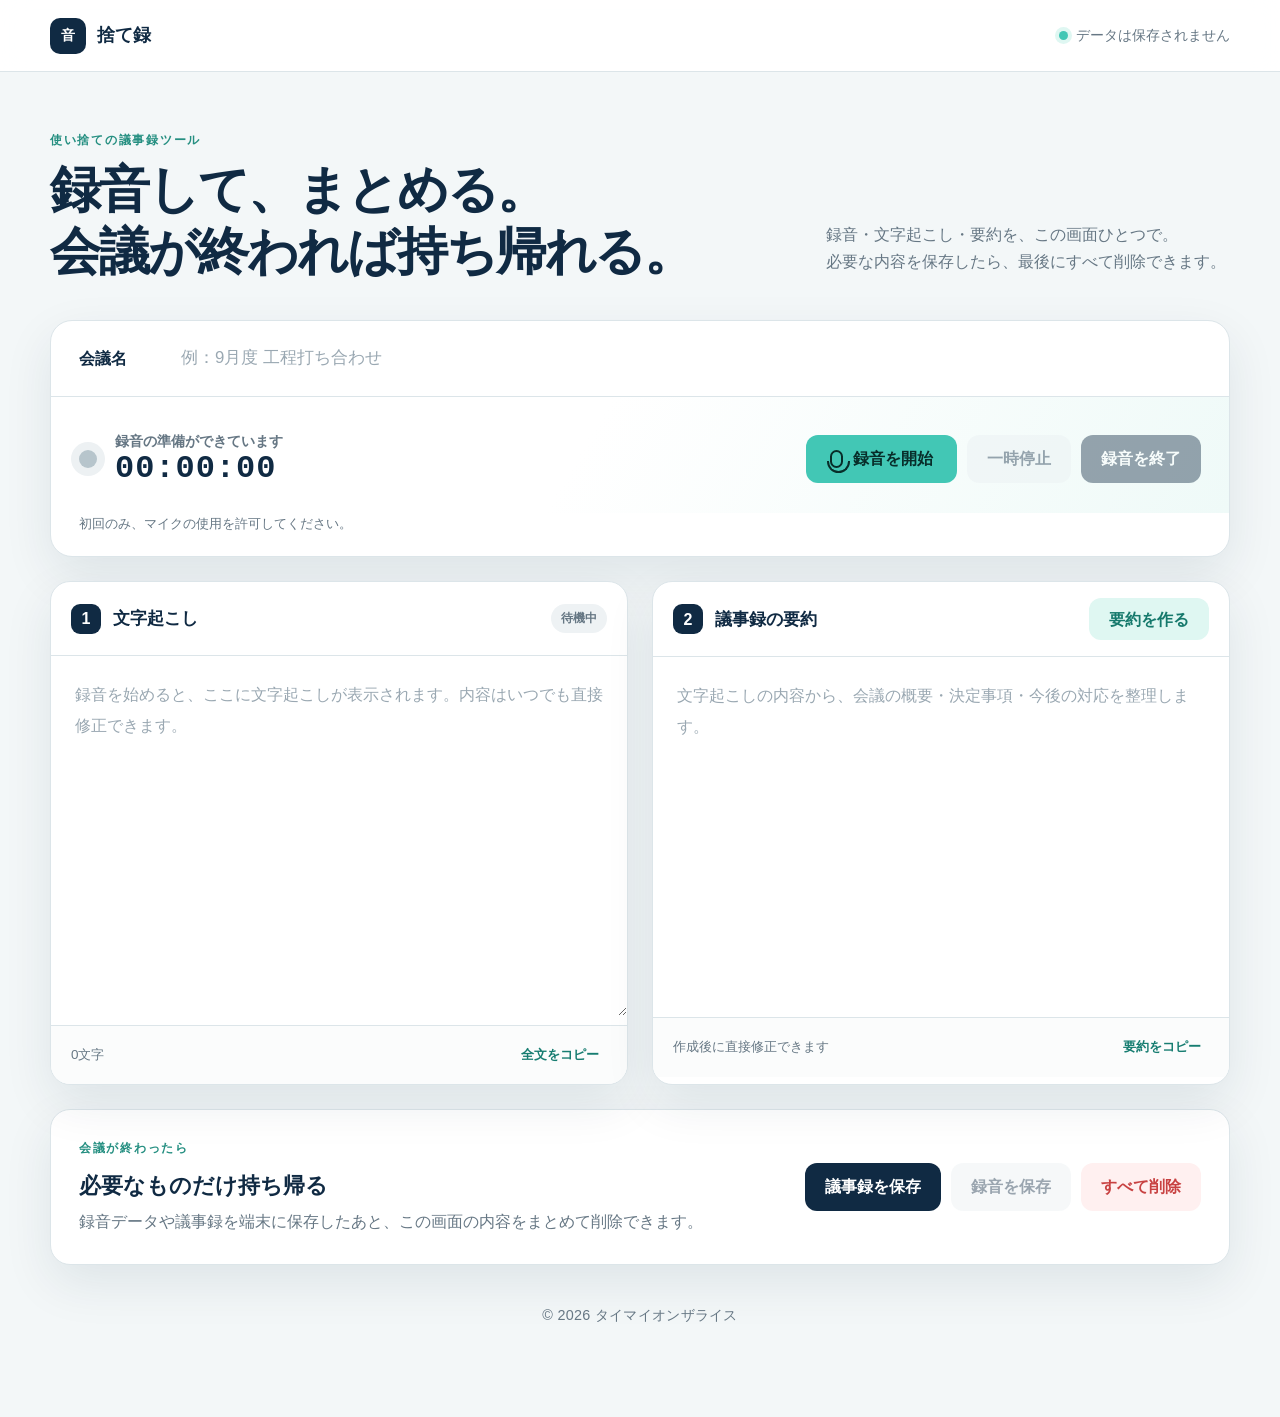
==== index.html @ a456531f "捨て録の初版を追加" ====
<!doctype html>
<html lang="ja">
<head>
  <meta charset="utf-8">
  <meta name="viewport" content="width=device-width, initial-scale=1, viewport-fit=cover">
  <meta name="theme-color" content="#102a43">
  <meta name="description" content="録音、文字起こし、要約をその場だけで完結できる使い捨て議事録ツール「捨て録」です。">
  <title>捨て録｜使い捨て議事録ツール</title>
  <link rel="icon" type="image/svg+xml" href="data:image/svg+xml,%3Csvg xmlns='http://www.w3.org/2000/svg' viewBox='0 0 64 64'%3E%3Crect width='64' height='64' rx='16' fill='%23102a43'/%3E%3Crect x='24' y='11' width='16' height='28' rx='8' fill='%23fff'/%3E%3Cpath d='M17 31a15 15 0 0 0 30 0M32 46v8M24 54h16' fill='none' stroke='%235ad6c7' stroke-width='5' stroke-linecap='round'/%3E%3C/svg%3E">
  <link rel="stylesheet" href="styles.css">
</head>
<body>
  <header class="topbar">
    <a class="brand" href="#" aria-label="捨て録 ホーム">
      <span class="brand-mark" aria-hidden="true">音</span>
      <span>捨て録</span>
    </a>
    <div class="privacy"><span class="privacy-dot"></span>データは保存されません</div>
  </header>

  <main>
    <section class="intro" aria-labelledby="page-title">
      <div>
        <p class="eyebrow">使い捨ての議事録ツール</p>
        <h1 id="page-title">録音して、まとめる。<br>会議が終われば持ち帰れる。</h1>
      </div>
      <p class="intro-note">録音・文字起こし・要約を、この画面ひとつで。<br>必要な内容を保存したら、最後にすべて削除できます。</p>
    </section>

    <section class="recorder-card" aria-labelledby="record-title">
      <div class="meeting-row">
        <label for="meetingTitle">会議名</label>
        <input id="meetingTitle" type="text" placeholder="例：9月度 工程打ち合わせ" autocomplete="off">
      </div>

      <div class="record-panel">
        <div class="record-status">
          <span id="pulse" class="status-orb" aria-hidden="true"></span>
          <div>
            <p id="record-title" class="status-label">録音の準備ができています</p>
            <p id="timer" class="timer" aria-live="polite">00:00:00</p>
          </div>
        </div>
        <div class="record-actions">
          <button id="recordBtn" class="btn btn-record" type="button">
            <span class="mic-icon" aria-hidden="true"></span><span id="recordBtnText">録音を開始</span>
          </button>
          <button id="pauseBtn" class="btn btn-secondary" type="button" disabled>一時停止</button>
          <button id="stopBtn" class="btn btn-dark" type="button" disabled>録音を終了</button>
        </div>
      </div>
      <p id="supportNote" class="support-note">初回のみ、マイクの使用を許可してください。</p>
    </section>

    <section class="workspace" aria-label="議事録作成エリア">
      <article class="editor-card">
        <div class="card-heading">
          <div><span class="step">1</span><h2>文字起こし</h2></div>
          <span id="speechState" class="state-pill">待機中</span>
        </div>
        <textarea id="transcript" placeholder="録音を始めると、ここに文字起こしが表示されます。内容はいつでも直接修正できます。" aria-label="文字起こし内容"></textarea>
        <div class="card-footer">
          <span id="charCount">0文字</span>
          <button id="copyTranscript" class="text-button" type="button">全文をコピー</button>
        </div>
      </article>

      <article class="editor-card summary-card">
        <div class="card-heading">
          <div><span class="step">2</span><h2>議事録の要約</h2></div>
          <button id="summarizeBtn" class="btn btn-accent" type="button">要約を作る</button>
        </div>
        <div id="summary" class="summary-output" contenteditable="true" role="textbox" aria-label="要約内容" data-placeholder="文字起こしの内容から、会議の概要・決定事項・今後の対応を整理します。"></div>
        <div class="card-footer">
          <span>作成後に直接修正できます</span>
          <button id="copySummary" class="text-button" type="button">要約をコピー</button>
        </div>
      </article>
    </section>

    <section class="finish-card" aria-labelledby="finish-title">
      <div>
        <p class="eyebrow">会議が終わったら</p>
        <h2 id="finish-title">必要なものだけ持ち帰る</h2>
        <p>録音データや議事録を端末に保存したあと、この画面の内容をまとめて削除できます。</p>
      </div>
      <div class="finish-actions">
        <button id="downloadMinutes" class="btn btn-dark" type="button">議事録を保存</button>
        <button id="downloadAudio" class="btn btn-secondary" type="button" disabled>録音を保存</button>
        <button id="clearAll" class="btn btn-danger" type="button">すべて削除</button>
      </div>
    </section>
    <footer class="site-footer">© 2026 タイマイオンザライス</footer>
  </main>

  <div id="toast" class="toast" role="status" aria-live="polite"></div>

  <dialog id="clearDialog">
    <form method="dialog" class="dialog-box">
      <div class="dialog-icon">!</div>
      <h2>すべて削除しますか？</h2>
      <p>文字起こし・要約・録音データをこの画面から消去します。削除後は元に戻せません。</p>
      <div class="dialog-actions">
        <button class="btn btn-secondary" value="cancel">キャンセル</button>
        <button id="confirmClear" class="btn btn-danger" value="confirm">削除する</button>
      </div>
    </form>
  </dialog>

  <script src="app.js"></script>
</body>
</html>
---- styles.css ----
:root {
  color-scheme: light;
  --navy: #102a43;
  --navy-2: #1f4868;
  --ink: #182733;
  --muted: #667784;
  --line: #dce5e9;
  --paper: #ffffff;
  --wash: #f3f7f8;
  --mint: #42c7b5;
  --mint-soft: #dff7f2;
  --red: #c84242;
  --shadow: 0 18px 50px rgba(16, 42, 67, .09);
}

* { box-sizing: border-box; }
html { scroll-behavior: smooth; }
body {
  margin: 0;
  background: var(--wash);
  color: var(--ink);
  font-family: -apple-system, BlinkMacSystemFont, "Segoe UI", "Noto Sans JP", sans-serif;
  font-size: 16px;
  line-height: 1.7;
}
button, input, textarea { font: inherit; }
button { -webkit-tap-highlight-color: transparent; }

.topbar {
  height: 72px;
  padding: 0 max(24px, calc((100vw - 1180px) / 2));
  display: flex;
  align-items: center;
  justify-content: space-between;
  background: rgba(255,255,255,.93);
  border-bottom: 1px solid var(--line);
  position: sticky;
  top: 0;
  z-index: 20;
  backdrop-filter: blur(14px);
}
.brand { display: flex; align-items: center; gap: 11px; color: var(--navy); text-decoration: none; font-weight: 800; font-size: 1.1rem; }
.brand-mark { width: 36px; height: 36px; border-radius: 10px; display: grid; place-items: center; background: var(--navy); color: #fff; font-size: .86rem; }
.privacy { display: flex; align-items: center; gap: 8px; color: var(--muted); font-size: .9rem; }
.privacy-dot { width: 9px; height: 9px; border-radius: 50%; background: var(--mint); box-shadow: 0 0 0 4px var(--mint-soft); }

main { width: min(1180px, calc(100% - 48px)); margin: 0 auto; padding: 58px 0 90px; }
.intro { display: grid; grid-template-columns: 1.4fr .8fr; gap: 70px; align-items: end; margin-bottom: 38px; }
.eyebrow { color: #258f81; font-size: .78rem; font-weight: 800; letter-spacing: .14em; text-transform: uppercase; margin: 0 0 8px; }
h1 { color: var(--navy); font-size: clamp(2rem, 4vw, 3.65rem); line-height: 1.2; letter-spacing: -.04em; margin: 0; }
.intro-note { margin: 0 0 7px; color: var(--muted); }

.recorder-card, .editor-card, .finish-card { background: var(--paper); border: 1px solid var(--line); box-shadow: var(--shadow); }
.recorder-card { border-radius: 22px; overflow: hidden; margin-bottom: 24px; }
.meeting-row { padding: 22px 28px; display: grid; grid-template-columns: 100px 1fr; align-items: center; border-bottom: 1px solid var(--line); }
.meeting-row label { color: var(--navy); font-weight: 800; }
.meeting-row input { width: 100%; border: 0; outline: 0; font-size: 1.05rem; color: var(--ink); background: transparent; }
.meeting-row input::placeholder { color: #9aa8b2; }
.record-panel { padding: 32px 28px 24px; display: flex; align-items: center; justify-content: space-between; gap: 30px; background: linear-gradient(120deg, #fff 45%, #effaf8); }
.record-status { display: flex; gap: 18px; align-items: center; min-width: 280px; }
.status-orb { width: 18px; height: 18px; border-radius: 50%; background: #b7c5cc; box-shadow: 0 0 0 8px #edf1f3; flex: 0 0 auto; }
.status-orb.recording { background: #ed5555; box-shadow: 0 0 0 8px #fee8e8; animation: pulse 1.5s infinite; }
@keyframes pulse { 50% { box-shadow: 0 0 0 13px rgba(237,85,85,.06); } }
.status-label { margin: 0; color: var(--muted); font-weight: 700; font-size: .9rem; }
.timer { margin: -3px 0 0; color: var(--navy); font: 700 2rem/1.2 ui-monospace, SFMono-Regular, Menlo, monospace; letter-spacing: .03em; }
.record-actions, .finish-actions { display: flex; gap: 10px; flex-wrap: wrap; justify-content: flex-end; }
.btn { min-height: 48px; padding: 0 20px; border: 0; border-radius: 12px; cursor: pointer; font-weight: 800; transition: transform .18s, box-shadow .18s, opacity .18s; }
.btn:hover:not(:disabled) { transform: translateY(-1px); box-shadow: 0 8px 20px rgba(16,42,67,.13); }
.btn:disabled { cursor: not-allowed; opacity: .42; }
.btn-record { display: flex; align-items: center; gap: 10px; background: var(--mint); color: #082e2a; padding-inline: 24px; }
.btn-record.active { background: #ed5555; color: white; }
.mic-icon { width: 13px; height: 18px; border: 2px solid currentColor; border-radius: 8px; position: relative; }
.mic-icon::after { content: ""; position: absolute; width: 19px; height: 10px; left: -5px; bottom: -7px; border: 2px solid currentColor; border-top: 0; border-radius: 0 0 12px 12px; }
.btn-secondary { background: #eaf0f2; color: var(--navy); }
.btn-dark { background: var(--navy); color: white; }
.btn-accent { min-height: 42px; background: var(--mint-soft); color: #15796c; }
.btn-danger { background: #fff0f0; color: var(--red); }
.support-note { padding: 0 28px 21px; margin: 0; color: var(--muted); font-size: .84rem; }

.workspace { display: grid; grid-template-columns: 1fr 1fr; gap: 24px; }
.editor-card { border-radius: 20px; overflow: hidden; min-width: 0; }
.card-heading { min-height: 74px; padding: 16px 20px; display: flex; align-items: center; justify-content: space-between; gap: 15px; border-bottom: 1px solid var(--line); }
.card-heading > div { display: flex; align-items: center; gap: 12px; }
.card-heading h2 { margin: 0; color: var(--navy); font-size: 1.08rem; }
.step { width: 30px; height: 30px; border-radius: 9px; display: grid; place-items: center; color: #fff; background: var(--navy); font-weight: 800; }
.state-pill { padding: 4px 10px; border-radius: 99px; background: #eef2f4; color: var(--muted); font-size: .78rem; font-weight: 700; }
.state-pill.live { background: #fee8e8; color: #b42f2f; }
textarea, .summary-output { width: 100%; min-height: 360px; padding: 24px; border: 0; outline: 0; resize: vertical; color: var(--ink); background: #fff; font-size: 1rem; line-height: 1.9; }
textarea::placeholder { color: #9aa8b2; }
.summary-output:empty::before { content: attr(data-placeholder); color: #9aa8b2; }
.summary-output h3 { margin: 0 0 6px; color: var(--navy); font-size: 1rem; }
.summary-output p { margin: 0 0 20px; }
.summary-output ul { margin: 0 0 20px; padding-left: 1.3rem; }
.card-footer { min-height: 54px; padding: 10px 20px; display: flex; align-items: center; justify-content: space-between; gap: 12px; border-top: 1px solid var(--line); background: #fbfcfc; color: var(--muted); font-size: .84rem; }
.text-button { border: 0; padding: 8px; background: transparent; color: #177d71; font-weight: 800; cursor: pointer; }

.finish-card { margin-top: 24px; border-radius: 20px; padding: 28px; display: flex; align-items: center; justify-content: space-between; gap: 30px; }
.finish-card h2 { color: var(--navy); margin: 0 0 4px; font-size: 1.35rem; }
.finish-card p:not(.eyebrow) { color: var(--muted); margin: 0; }
.site-footer { padding: 38px 16px 0; color: var(--muted); text-align: center; font-size: .9rem; letter-spacing: .02em; }
.toast { position: fixed; left: 50%; bottom: 28px; transform: translate(-50%, 20px); padding: 12px 18px; border-radius: 10px; background: var(--navy); color: #fff; font-weight: 700; opacity: 0; pointer-events: none; transition: .25s; z-index: 50; box-shadow: var(--shadow); }
.toast.show { opacity: 1; transform: translate(-50%, 0); }
dialog { border: 0; border-radius: 20px; padding: 0; box-shadow: 0 30px 80px rgba(16,42,67,.3); }
dialog::backdrop { background: rgba(9, 28, 42, .55); backdrop-filter: blur(3px); }
.dialog-box { width: min(440px, calc(100vw - 40px)); padding: 32px; text-align: center; }
.dialog-icon { width: 46px; height: 46px; margin: 0 auto 14px; display: grid; place-items: center; border-radius: 50%; background: #fff0f0; color: var(--red); font-weight: 900; }
.dialog-box h2 { color: var(--navy); margin: 0 0 8px; }
.dialog-box p { color: var(--muted); margin: 0 0 24px; }
.dialog-actions { display: flex; justify-content: center; gap: 10px; }

@media (max-width: 820px) {
  .topbar { height: 64px; padding-inline: 18px; }
  .privacy { font-size: 0; }
  .privacy::after { content: "保存なし"; font-size: .8rem; }
  main { width: min(100% - 28px, 640px); padding: 34px 0 70px; }
  .intro { grid-template-columns: 1fr; gap: 16px; margin-bottom: 28px; }
  h1 { font-size: clamp(2rem, 10vw, 3rem); }
  .record-panel { align-items: stretch; flex-direction: column; }
  .record-status { min-width: 0; }
  .record-actions { justify-content: stretch; }
  .record-actions .btn { flex: 1 1 140px; }
  .workspace { grid-template-columns: 1fr; }
  textarea, .summary-output { min-height: 300px; }
  .finish-card { align-items: stretch; flex-direction: column; }
  .finish-actions { justify-content: stretch; }
  .finish-actions .btn { flex: 1 1 140px; }
}

@media (max-width: 480px) {
  .meeting-row { grid-template-columns: 1fr; gap: 4px; padding: 18px 20px; }
  .record-panel { padding: 25px 20px 18px; }
  .support-note { padding: 0 20px 18px; }
  .card-heading { align-items: flex-start; }
  .summary-card .card-heading { align-items: center; }
  .finish-card { padding: 22px 20px; }
}

@media (prefers-reduced-motion: reduce) {
  *, *::before, *::after { animation: none !important; transition: none !important; scroll-behavior: auto !important; }
}
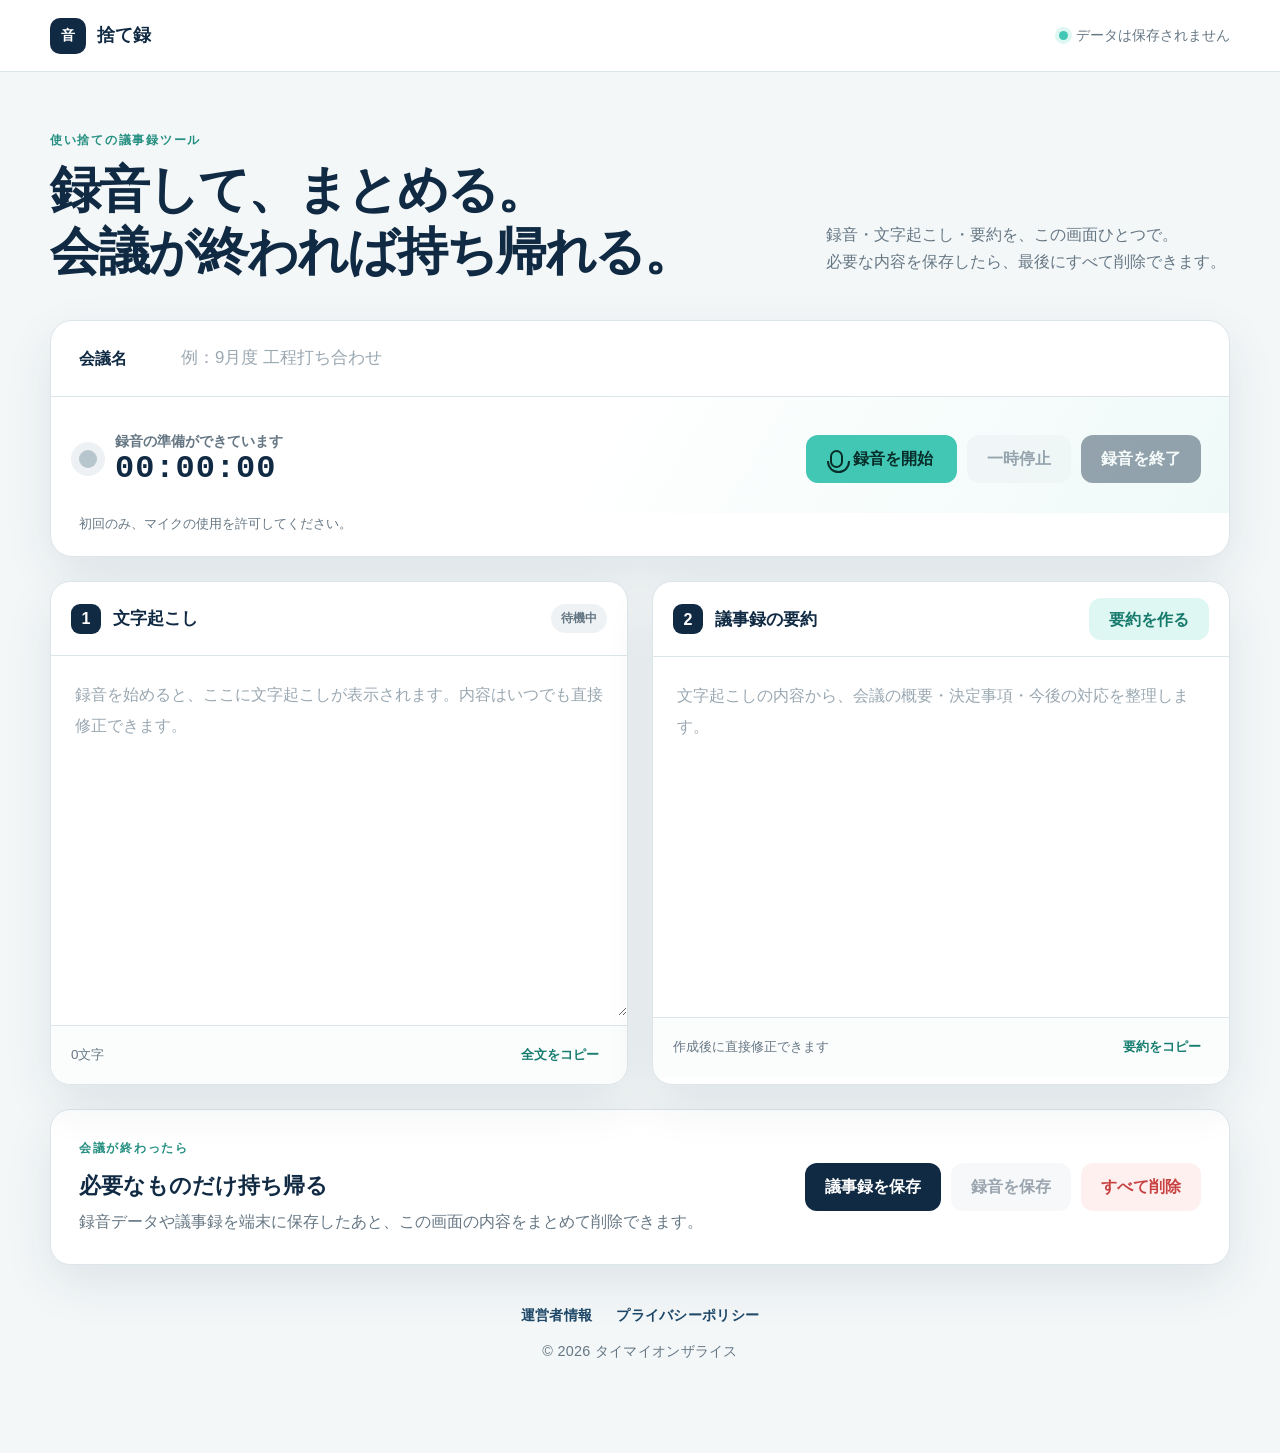
==== commit 88450c8a: "運営者情報とプライバシーポリシーを追加" ====
--- a/index.html
+++ b/index.html
@@ -90,7 +90,13 @@
         <button id="clearAll" class="btn btn-danger" type="button">すべて削除</button>
       </div>
     </section>
-    <footer class="site-footer">© 2026 タイマイオンザライス</footer>
+    <footer class="site-footer">
+      <nav class="footer-links" aria-label="フッターメニュー">
+        <a href="operator.html">運営者情報</a>
+        <a href="privacy.html">プライバシーポリシー</a>
+      </nav>
+      <p>© 2026 タイマイオンザライス</p>
+    </footer>
   </main>
 
   <div id="toast" class="toast" role="status" aria-live="polite"></div>
--- a/styles.css
+++ b/styles.css
@@ -98,6 +98,29 @@
 .finish-card h2 { color: var(--navy); margin: 0 0 4px; font-size: 1.35rem; }
 .finish-card p:not(.eyebrow) { color: var(--muted); margin: 0; }
 .site-footer { padding: 38px 16px 0; color: var(--muted); text-align: center; font-size: .9rem; letter-spacing: .02em; }
+.site-footer p { margin: 12px 0 0; }
+.footer-links { display: flex; justify-content: center; gap: 10px 24px; flex-wrap: wrap; }
+.footer-links a { color: var(--navy-2); font-weight: 700; text-decoration: none; }
+.footer-links a:hover { text-decoration: underline; }
+
+.legal-main { width: min(900px, calc(100% - 48px)); padding-top: 38px; }
+.back-link { display: inline-flex; align-items: center; color: var(--navy-2); text-decoration: none; font-weight: 800; margin-bottom: 28px; }
+.back-link:hover { text-decoration: underline; }
+.legal-hero { margin-bottom: 28px; }
+.legal-hero h1 { margin-bottom: 12px; }
+.legal-hero > p:last-child { color: var(--muted); margin: 0; }
+.legal-card { background: var(--paper); border: 1px solid var(--line); border-radius: 22px; padding: clamp(24px, 5vw, 48px); box-shadow: var(--shadow); }
+.legal-card h2 { color: var(--navy); font-size: 1.18rem; margin: 2.2rem 0 .55rem; }
+.legal-card h2:first-child { margin-top: 0; }
+.legal-card p { margin: 0 0 1rem; }
+.legal-card ul { margin: .4rem 0 1.2rem; padding-left: 1.4rem; }
+.legal-card a { color: #177d71; font-weight: 700; }
+.company-table { width: 100%; border-collapse: collapse; }
+.company-table th, .company-table td { padding: 18px 16px; border-bottom: 1px solid var(--line); text-align: left; vertical-align: top; }
+.company-table tr:last-child th, .company-table tr:last-child td { border-bottom: 0; }
+.company-table th { width: 160px; color: var(--navy); font-weight: 800; }
+.company-table td p:last-child { margin-bottom: 0; }
+.policy-note { margin-top: 28px !important; padding: 16px 18px; border-radius: 12px; background: var(--mint-soft); color: #175f56; font-size: .92rem; }
 .toast { position: fixed; left: 50%; bottom: 28px; transform: translate(-50%, 20px); padding: 12px 18px; border-radius: 10px; background: var(--navy); color: #fff; font-weight: 700; opacity: 0; pointer-events: none; transition: .25s; z-index: 50; box-shadow: var(--shadow); }
 .toast.show { opacity: 1; transform: translate(-50%, 0); }
 dialog { border: 0; border-radius: 20px; padding: 0; box-shadow: 0 30px 80px rgba(16,42,67,.3); }
@@ -133,6 +156,13 @@
   .card-heading { align-items: flex-start; }
   .summary-card .card-heading { align-items: center; }
   .finish-card { padding: 22px 20px; }
+  .legal-main { width: min(100% - 28px, 640px); }
+  .legal-card { padding: 22px 20px; }
+  .company-table, .company-table tbody, .company-table tr, .company-table th, .company-table td { display: block; width: 100%; }
+  .company-table tr { padding: 16px 0; border-bottom: 1px solid var(--line); }
+  .company-table tr:last-child { border-bottom: 0; }
+  .company-table th, .company-table td { padding: 0; border: 0; }
+  .company-table th { margin-bottom: 5px; }
 }
 
 @media (prefers-reduced-motion: reduce) {
